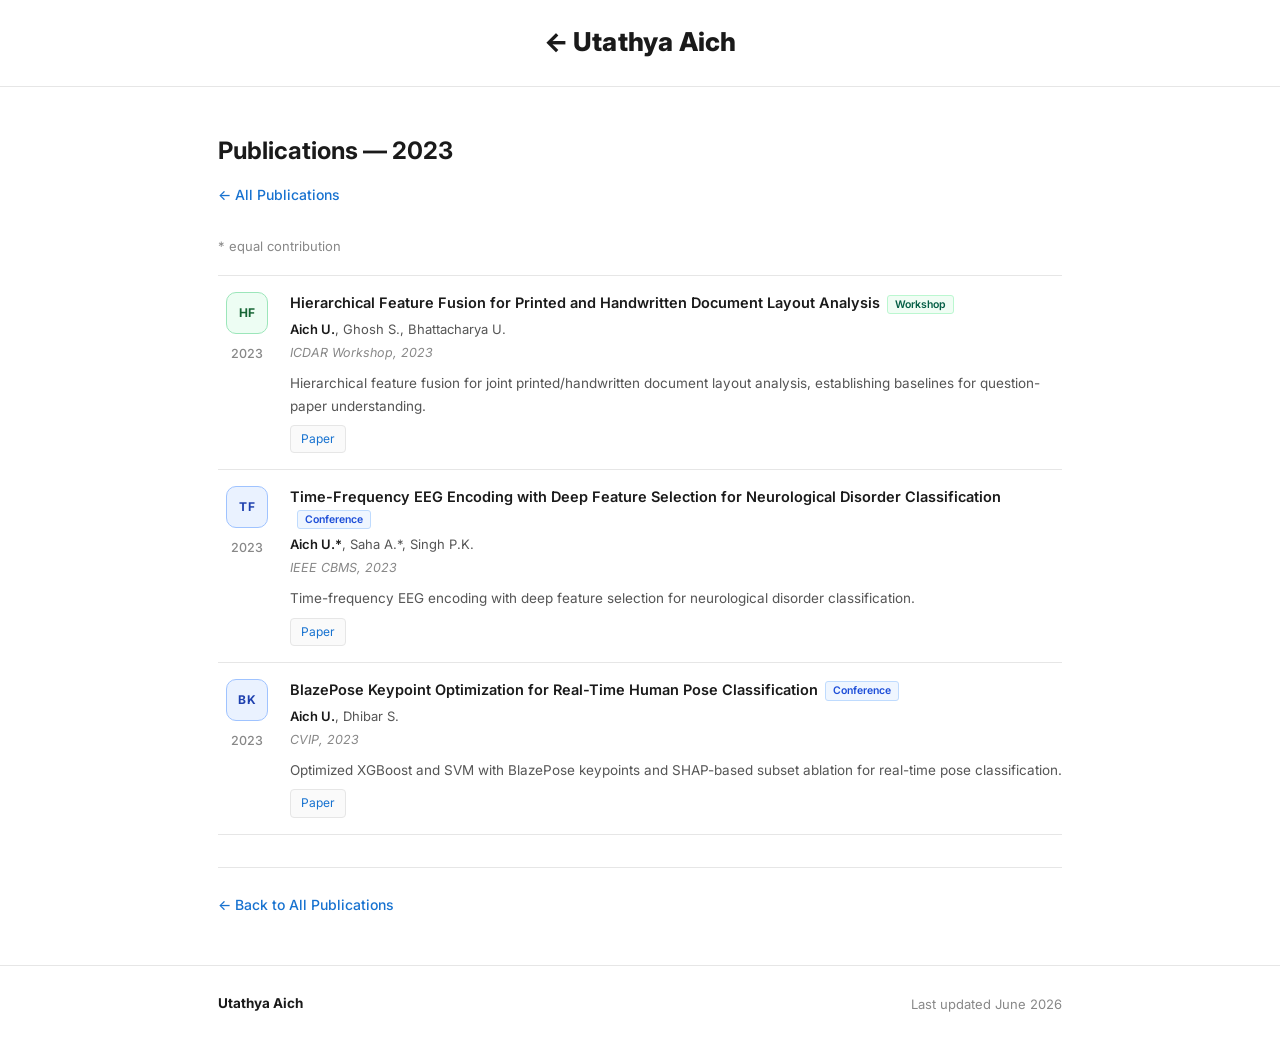
==== publications/2023.html @ 4eafd907 "Add files via upload" ====
<!DOCTYPE html>
<html lang="en">
<head>
  <meta charset="UTF-8">
  <meta name="viewport" content="width=device-width, initial-scale=1">
  <title>Publications &mdash; 2023 | Utathya Aich</title>
  <meta name="description" content="Utathya Aich publications from 2023.">
  <link rel="icon" href="../images/icon.jpg">
  <link rel="preconnect" href="https://fonts.googleapis.com">
  <link href="https://fonts.googleapis.com/css2?family=Inter:wght@400;500;600;700&display=swap" rel="stylesheet">
  <link rel="stylesheet" href="../css/styles.css">
</head>
<body>

<nav aria-label="Site navigation">
  <div class="nav-inner">
    <a class="nav-brand" href="../index.html">&larr; Utathya Aich</a>
  </div>
</nav>

<div class="container">

  <div class="year-page-header">
    <h1 class="year-page-title" id="year-page-heading">Publications &mdash; 2023</h1>
    <a class="year-page-back" href="../index.html#pubs-by-year">&larr; All Publications</a>
  </div>

  <p class="pub-note">* equal contribution</p>

  <!-- Populated dynamically by js/year-page.js -->
  <div class="pub-list" id="year-pub-list" data-year="2023"></div>

  <hr class="year-page-divider">
  <p style="padding: 24px 0 48px;">
    <a class="year-page-back" href="../index.html#pubs-by-year">&larr; Back to All Publications</a>
  </p>

</div>

<footer>
  <div class="container">
    <div class="footer-inner">
      <div class="footer-left"><strong>Utathya Aich</strong></div>
      <div class="footer-right">Last updated June 2026</div>
    </div>
  </div>
</footer>

<script src="../data/publications.js"></script>
<script src="../js/year-page.js"></script>
</body>
</html>
---- css/styles.css ----
/* ═══════════════════════════════════════════════════════════════════════
   styles.css — Utathya Aich Academic Portfolio
   Minimal, Jon Barron-inspired single-column layout.
   No external UI frameworks. Works on all modern browsers.
   ═══════════════════════════════════════════════════════════════════════ */

/* ── Reset ──────────────────────────────────────────────────────────── */
*, *::before, *::after { box-sizing: border-box; margin: 0; padding: 0; }

/* ── Custom properties ──────────────────────────────────────────────── */
:root {
  --blue:       #1772d0;
  --blue-dark:  #0e5aaa;
  --text:       #1a1a1a;
  --muted:      #555;
  --light:      #888;
  --border:     #e6e6e6;
  --bg:         #ffffff;
  --chip-bg:    #eef3fd;
  --chip-bdr:   #c5d5f5;
  --chip-text:  #1d4ed8;
  --max-w:      900px;
  --nav-h:      86px;
}

/* ── Base ───────────────────────────────────────────────────────────── */
html { scroll-behavior: smooth; }

body {
  font-family: 'Inter', -apple-system, BlinkMacSystemFont, 'Segoe UI',
               Helvetica, Arial, sans-serif;
  font-size:   15px;
  line-height: 1.7;
  color:       var(--text);
  background:  var(--bg);
}

a                { color: var(--blue); text-decoration: none; }
a:hover          { text-decoration: underline; color: var(--blue-dark); }
img              { max-width: 100%; display: block; }
ul               { list-style: none; }

/* ── Layout ─────────────────────────────────────────────────────────── */
.container {
  max-width: var(--max-w);
  margin:    0 auto;
  padding:   0 28px;
}

/* ── Navigation ─────────────────────────────────────────────────────── */
nav {
  position:        sticky;
  top:             0;
  z-index:         100;
  background:      rgba(255, 255, 255, 0.96);
  backdrop-filter: blur(8px);
  -webkit-backdrop-filter: blur(8px);
  border-bottom:   1px solid var(--border);
}

.nav-inner {
  max-width:       var(--max-w);
  margin:          0 auto;
  padding:         8px 28px 10px;
  min-height:      var(--nav-h);
  display:         flex;
  flex-direction:  column;
  align-items:     center;
  justify-content: center;
  gap:             8px;
}

.nav-brand {
  font-weight: 800;
  font-size:   26px;
  letter-spacing: 0.2px;
  line-height: 1;
  color:       var(--text);
}

.nav-brand:hover { text-decoration: none; color: var(--blue); }

.nav-links {
  display:    flex;
  gap:        8px;
  flex-wrap:  wrap;
  justify-content: center;
  list-style: none;
}

.nav-links a {
  font-size:      12px;
  font-weight:    600;
  color:          #556070;
  padding:        3px 10px;
  border:         1px solid #e3e8ef;
  border-radius:  999px;
  background:     #f7f9fc;
  text-decoration: none;
}

.nav-links a:hover {
  color:           var(--blue);
  border-color:    #b7cff2;
  background:      #eef4ff;
  text-decoration: none;
}

/* ── Sections ───────────────────────────────────────────────────────── */
section {
  padding:    52px 0;
  border-top: 1px solid var(--border);
}

#hero { border-top: none; padding-top: 60px; }

.section-title {
  font-size:     21px;
  font-weight:   700;
  color:         var(--text);
  margin-bottom: 26px;
}

/* ── Hero ───────────────────────────────────────────────────────────── */
.hero-layout {
  display:     flex;
  gap:         48px;
  align-items: flex-start;
}

.hero-photo img {
  width:         170px;
  height:        170px;
  border-radius: 50%;
  object-fit:    cover;
  flex-shrink:   0;
  border:        2px solid var(--border);
}

.hero-name {
  font-size:     30px;
  font-weight:   700;
  line-height:   1.2;
  margin-bottom: 8px;
}

.hero-title {
  font-size:     14.5px;
  color:         var(--muted);
  margin-bottom: 18px;
  line-height:   1.5;
}

.hero-bio {
  font-size:     15px;
  line-height:   1.8;
  color:         var(--text);
  margin-bottom: 24px;
  max-width:     540px;
}

.hero-bio strong { font-weight: 600; }

.hero-highlights {
  max-width:     560px;
  margin-bottom: 18px;
}

.hero-highlight {
  max-width:     560px;
  margin-bottom: 10px;
  padding:       11px 14px;
  border-radius: 12px;
  border:        1px solid;
  border-left:   4px solid;
  font-size:     13.8px;
  line-height:   1.55;
}

.hero-highlight:last-child {
  margin-bottom: 0;
}

.hero-highlight-phd {
  border-color: #bfddff;
  border-left-color: #1772d0;
  background: linear-gradient(95deg, #e9f4ff 0%, #f4f9ff 56%, #ffffff 100%);
  box-shadow: 0 6px 18px rgba(23, 114, 208, 0.08);
  color: #12385f;
}

.hero-highlight-collab {
  border-color: #bde9d1;
  border-left-color: #0e8a4a;
  background: linear-gradient(95deg, #ecfff4 0%, #f6fff9 56%, #ffffff 100%);
  box-shadow: 0 6px 18px rgba(14, 138, 74, 0.08);
  color: #11482d;
}

.hero-highlight-phd strong {
  font-weight: 700;
  color: #0b4f93;
}

.hero-highlight-collab strong {
  font-weight: 700;
  color: #0f6e3d;
}

/* ── Hero link buttons ──────────────────────────────────────────────── */
.hero-links {
  display:   flex;
  flex-wrap: wrap;
  gap:       8px;
}

.hero-link {
  display:         inline-block;
  padding:         5px 15px;
  border:          1px solid #ccc;
  border-radius:   20px;
  font-size:       13.5px;
  font-weight:     500;
  color:           var(--muted);
  background:      #fafafa;
  transition:      border-color 0.15s, color 0.15s, background 0.15s;
  text-decoration: none;
}

.hero-link:hover {
  border-color:    var(--blue);
  color:           var(--blue);
  background:      var(--chip-bg);
  text-decoration: none;
}

/* ── Current Work ───────────────────────────────────────────────────── */
.work-grid {
  display:               grid;
  grid-template-columns: 1fr 1fr;
  gap:                   14px;
}

.work-card {
  border:        1px solid var(--border);
  border-left:   3px solid var(--blue);
  border-radius: 6px;
  padding:       18px 20px;
}

.work-card-header {
  display:         flex;
  align-items:     flex-start;
  justify-content: space-between;
  gap:             10px;
  margin-bottom:   8px;
}

.work-card-title {
  font-size:   14.5px;
  font-weight: 600;
  color:       var(--text);
  line-height: 1.4;
}

.work-card-desc {
  font-size:   13.5px;
  color:       var(--muted);
  line-height: 1.65;
}

/* Status badges */
.status-badge {
  flex-shrink:    0;
  font-size:      10.5px;
  font-weight:    700;
  padding:        2px 9px;
  border-radius:  20px;
  white-space:    nowrap;
  text-transform: uppercase;
  letter-spacing: 0.3px;
}

.badge-ongoing  { background: #dbeafe; color: #1d4ed8; }
.badge-review   { background: #fef3c7; color: #92400e; }
.badge-accepted { background: #dcfce7; color: #166534; }
.badge-released { background: #ede9fe; color: #5b21b6; }

/* ── Research Statement ─────────────────────────────────────────────── */
.statement-block {
  max-width: 700px;
  display: flex;
  flex-direction: column;
  gap: 16px;
}

.statement-block p {
  font-size: 15px;
  line-height: 1.85;
  color: var(--text);
}

.statement-block strong {
  font-weight: 650;
  color: #0f3060;
}

/* ── Research Interests ─────────────────────────────────────────────── */
.interests-wrap {
  display:   flex;
  flex-wrap: wrap;
  gap:       9px;
}

.interest-chip {
  padding:       6px 16px;
  background:    var(--chip-bg);
  border:        1px solid var(--chip-bdr);
  border-radius: 20px;
  font-size:     13.5px;
  font-weight:   500;
  color:         var(--chip-text);
}

/* ── Publication list ───────────────────────────────────────────────── */
.pub-list { display: flex; flex-direction: column; }

.pub-item {
  display:               grid;
  grid-template-columns: 58px 1fr;
  gap:                   0 14px;
  padding:               16px 0;
  border-bottom:         1px solid var(--border);
}

.pub-item:first-child { border-top: 1px solid var(--border); }

.pub-side {
  display: flex;
  flex-direction: column;
  align-items: center;
  gap: 6px;
}

.paper-tile {
  width: 42px;
  height: 42px;
  border-radius: 10px;
  border: 1px solid;
  display: inline-flex;
  align-items: center;
  justify-content: center;
  font-size: 12px;
  font-weight: 700;
  letter-spacing: 0.5px;
  line-height: 1;
  user-select: none;
}

.tile-conference { background: #eaf2ff; border-color: #9fc3ff; color: #1e40af; }
.tile-workshop   { background: #edfdf3; border-color: #9ce6ba; color: #166534; }
.tile-journal    { background: #fff8e6; border-color: #f5cf84; color: #92400e; }
.tile-challenge  { background: #fff0ef; border-color: #f9b5b2; color: #991b1b; }
.tile-preprint   { background: #f3f4f6; border-color: #d1d5db; color: #4b5563; }

.pub-year-label {
  font-size:   12.5px;
  color:       var(--light);
  font-weight: 500;
  padding-top: 3px;
}

.pub-title {
  font-size:     14.5px;
  font-weight:   600;
  color:         var(--text);
  line-height:   1.45;
  margin-bottom: 4px;
}

.pub-authors {
  font-size:     13px;
  color:         var(--muted);
  margin-bottom: 2px;
}

.pub-authors strong { color: var(--text); font-weight: 600; }

.pub-venue {
  font-size: 12.5px;
  color:     var(--light);
  font-style: italic;
}

/* ── Per-paper link buttons ─────────────────────────────────────────── */
.pub-links {
  display:    flex;
  flex-wrap:  wrap;
  gap:        6px;
  margin-top: 8px;
}

.pub-link-btn {
  font-size:       12px;
  padding:         3px 10px;
  border:          1px solid var(--border);
  border-radius:   4px;
  color:           var(--blue);
  background:      #fafafa;
  text-decoration: none;
  transition:      border-color 0.12s, background 0.12s;
}

.pub-link-btn:hover {
  border-color:    var(--blue);
  background:      var(--chip-bg);
  text-decoration: none;
}

/* ── Paper type tags ────────────────────────────────────────────────── */
.pub-type-tag {
  display:        inline-block;
  font-size:      10.5px;
  font-weight:    600;
  padding:        1px 7px;
  border-radius:  3px;
  margin-left:    7px;
  vertical-align: middle;
  border:         1px solid;
}

.tag-conference { border-color: #bfdbfe; color: #1d4ed8; background: #eff6ff; }
.tag-workshop   { border-color: #bbf7d0; color: #065f46; background: #f0fdf4; }
.tag-journal    { border-color: #fde68a; color: #92400e; background: #fffbeb; }
.tag-challenge  { border-color: #fecaca; color: #991b1b; background: #fef2f2; }
.tag-preprint   { border-color: #d1d5db; color: #6b7280; background: #f9fafb; }

/* ── News feed (featured publications displayed as news items) ──────── */
.news-scroll {
  max-height:     420px;
  overflow-y:     auto;
  border:         1px solid var(--border);
  border-radius:  8px;
  /* thin custom scrollbar */
  scrollbar-width: thin;
  scrollbar-color: #d1d5db transparent;
}

.news-scroll::-webkit-scrollbar        { width: 5px; }
.news-scroll::-webkit-scrollbar-track  { background: transparent; }
.news-scroll::-webkit-scrollbar-thumb  { background: #d1d5db; border-radius: 3px; }
.news-scroll::-webkit-scrollbar-thumb:hover { background: #b0b7c3; }

.news-item {
  display:               grid;
  grid-template-columns: 76px 1fr;
  gap:                   0 14px;
  padding:               14px 18px;
  border-bottom:         1px solid var(--border);
  transition:            background 0.12s;
}

.news-item:last-child  { border-bottom: none; }
.news-item:hover       { background: #fafbff; }

.news-meta {
  display:        flex;
  flex-direction: column;
  align-items:    flex-start;
  gap:            5px;
  padding-top:    2px;
}

.news-meta .paper-tile {
  margin-bottom: 2px;
}

.news-item.top-highlight-1 {
  background:  #eef6ff;
  border-left: 4px solid #1d4ed8;
}

.news-item.top-highlight-2 {
  background:  #f0fdf4;
  border-left: 4px solid #15803d;
}

.news-item.top-highlight-3 {
  background:  #fff7e8;
  border-left: 4px solid #b45309;
}

.news-year {
  font-size:   12px;
  font-weight: 700;
  color:       var(--light);
  white-space: nowrap;
}

.news-title {
  font-size:     14px;
  font-weight:   600;
  color:         var(--text);
  line-height:   1.45;
  margin-bottom: 4px;
}

.news-authors {
  font-size:     12.5px;
  color:         var(--muted);
  margin-bottom: 2px;
}

.news-authors strong { color: var(--text); font-weight: 600; }

.news-venue {
  font-size:  12px;
  color:      var(--light);
  font-style: italic;
}

/* ── Show More button ───────────────────────────────────────────────── */
.show-more-wrap { margin-top: 20px; text-align: center; }

.btn-show-more {
  padding:       8px 26px;
  border:        1px solid #ccc;
  border-radius: 20px;
  background:    transparent;
  font-family:   inherit;
  font-size:     14px;
  font-weight:   500;
  color:         var(--blue);
  cursor:        pointer;
  transition:    border-color 0.15s;
}

.btn-show-more:hover { border-color: var(--blue); }

/* ── Year tabs ──────────────────────────────────────────────────────── */
.year-tabs {
  display:                   flex;
  border-bottom:             2px solid var(--border);
  margin-bottom:             24px;
  overflow-x:                auto;
  -webkit-overflow-scrolling: touch;
  scrollbar-width:           none;
}

.year-tabs::-webkit-scrollbar { display: none; }

.year-tab-btn {
  padding:       10px 22px;
  border:        none;
  border-bottom: 2px solid transparent;
  margin-bottom: -2px;
  background:    transparent;
  font-family:   inherit;
  font-size:     15px;
  font-weight:   600;
  color:         var(--muted);
  cursor:        pointer;
  white-space:   nowrap;
  transition:    color 0.12s, border-color 0.12s;
}

.year-tab-btn:hover { color: var(--blue); }

.year-tab-btn.active {
  color:              var(--blue);
  border-bottom-color: var(--blue);
}

.year-tab-pane        { display: none; }
.year-tab-pane.active { display: block; }

.view-all-wrap { padding: 18px 0 4px; text-align: center; }

.btn-view-all {
  font-size:   14px;
  font-weight: 500;
  color:       var(--blue);
}

/* ── Mentorship section ─────────────────────────────────────────────── */
.mentor-tabs {
  display: flex;
  gap: 8px;
  margin-bottom: 14px;
}

.mentor-tab-btn {
  padding: 6px 14px;
  border: 1px solid #c7d8ee;
  border-radius: 999px;
  background: #f7fbff;
  color: #21507f;
  font-size: 13px;
  font-weight: 600;
  cursor: pointer;
  transition: background 0.15s, border-color 0.15s, color 0.15s;
}

.mentor-tab-btn:hover {
  border-color: #93b7e3;
}

.mentor-tab-btn.active {
  background: #1d4f8f;
  border-color: #1d4f8f;
  color: #fff;
}

.mentor-tab-pane {
  display: none;
}

.mentor-tab-pane.active {
  display: block;
}

.mentor-col {
  display: grid;
  grid-template-columns: 1fr 1fr;
  gap: 12px;
}

.mentor-heading {
  font-size: 15px;
  font-weight: 700;
  color: #0f355f;
  margin-bottom: 2px;
}

.mentor-card {
  border: 1px solid #d9e4f3;
  border-left: 4px solid #3b82f6;
  border-radius: 10px;
  padding: 12px 14px;
  background: linear-gradient(100deg, #f4f9ff 0%, #ffffff 70%);
}

.mentor-name {
  font-size: 14.5px;
  font-weight: 700;
  color: var(--text);
  line-height: 1.35;
}

.mentor-affil {
  font-size: 12.5px;
  color: var(--light);
  margin-top: 1px;
}

.mentor-note,
.mentor-now {
  font-size: 13.5px;
  color: var(--muted);
  margin-top: 7px;
  line-height: 1.6;
}

.mentor-ref {
  font-size: 13px;
  color: #1e3a5f;
  margin-top: 8px;
}

.mentor-ref a {
  font-weight: 500;
}

/* ── Academic services ─────────────────────────────────────────────── */
.service-grid {
  display: grid;
  grid-template-columns: 1fr 1fr;
  gap: 12px;
}

.service-card {
  border: 1px solid #dbe7f7;
  border-left: 4px solid #2563eb;
  border-radius: 10px;
  padding: 13px 14px;
  background: linear-gradient(100deg, #f3f8ff 0%, #ffffff 70%);
}

.service-title {
  font-size: 14.5px;
  font-weight: 700;
  color: #133e72;
  line-height: 1.35;
}

.service-desc {
  margin-top: 6px;
  font-size: 13.5px;
  line-height: 1.6;
  color: var(--muted);
}

/* ── Awards ────────────────────────────────────────────────────────── */
.award-grid {
  display: grid;
  grid-template-columns: 1fr 1fr;
  gap: 12px;
}

.award-card {
  border: 1px solid #eadfbe;
  border-left: 4px solid #b7791f;
  border-radius: 10px;
  padding: 13px 14px;
  background: linear-gradient(100deg, #fff9ec 0%, #ffffff 70%);
}

.award-year {
  display: inline-block;
  padding: 1px 8px;
  border-radius: 999px;
  background: #f6e4bc;
  color: #734b12;
  font-size: 11px;
  font-weight: 700;
  letter-spacing: 0.25px;
  margin-bottom: 7px;
}

.award-title {
  font-size: 14.5px;
  font-weight: 700;
  color: #6f4610;
  line-height: 1.35;
}

.award-desc {
  margin-top: 6px;
  font-size: 13.5px;
  line-height: 1.6;
  color: var(--muted);
}

/* ── Hobbies ───────────────────────────────────────────────────────── */
.hobby-grid {
  display: grid;
  grid-template-columns: 1fr 1fr;
  gap: 12px;
}

.hobby-card {
  border: 1px solid #d8e6df;
  border-left: 4px solid #2f855a;
  border-radius: 10px;
  padding: 13px 14px;
  background: linear-gradient(100deg, #f2fbf6 0%, #ffffff 70%);
}

.hobby-title {
  font-size: 14.5px;
  font-weight: 700;
  color: #1f5f43;
  line-height: 1.35;
}

.hobby-desc {
  margin-top: 6px;
  font-size: 13.5px;
  line-height: 1.6;
  color: var(--muted);
}

/* ── Contact section ────────────────────────────────────────────────── */
.contact-block {
  font-size:   15px;
  line-height: 1.8;
  color:       var(--muted);
  max-width:   540px;
}

.contact-email {
  display:    inline-block;
  margin-top: 12px;
  font-size:  15px;
}

/* ── Footer ─────────────────────────────────────────────────────────── */
footer {
  border-top: 1px solid var(--border);
  padding:    26px 0 40px;
}

.footer-inner {
  display:         flex;
  align-items:     center;
  justify-content: space-between;
  flex-wrap:       wrap;
  gap:             10px;
}

.footer-left  { font-size: 13.5px; color: var(--muted); }
.footer-left strong { color: var(--text); }
.footer-right { font-size: 13px; color: var(--light); }

/* ── Year page specifics ────────────────────────────────────────────── */
.year-page-header { padding: 44px 0 28px; }

.year-page-title {
  font-size:     24px;
  font-weight:   700;
  margin-bottom: 10px;
}

.year-page-back { font-size: 14px; font-weight: 500; }

.year-page-divider {
  border:     none;
  border-top: 1px solid var(--border);
  margin:     32px 0 0;
}

/* ── Abstract text (year pages) ─────────────────────────────────────── */
.pub-abstract {
  font-size:   13.5px;
  color:       var(--muted);
  margin-top:  9px;
  line-height: 1.65;
}

/* ── Note text ──────────────────────────────────────────────────────── */
.pub-note {
  font-size: 13px;
  color:     var(--light);
  margin-bottom: 18px;
}

/* ── Responsive ─────────────────────────────────────────────────────── */
@media (max-width: 680px) {
  .container { padding: 0 18px; }

  .nav-inner {
    padding: 8px 16px 10px;
    gap: 7px;
  }

  .nav-brand {
    font-size: 22px;
  }

  .nav-links {
    gap: 6px;
  }

  .nav-links a {
    font-size: 11.5px;
    padding: 3px 9px;
  }

  .hero-layout {
    flex-direction: column;
    align-items:    center;
    text-align:     center;
    gap:            22px;
  }

  .hero-bio    { max-width: 100%; }
  .hero-highlights,
  .hero-highlight { text-align: center; }
  .hero-links  { justify-content: center; }

  .work-grid   { grid-template-columns: 1fr; }
  .mentor-tabs  { justify-content: center; }
  .mentor-col   { grid-template-columns: 1fr; }
  .service-grid { grid-template-columns: 1fr; }
  .award-grid   { grid-template-columns: 1fr; }
  .hobby-grid   { grid-template-columns: 1fr; }

  /* news items: collapse meta column on small screens */
  .news-item { grid-template-columns: 72px 1fr; }
  .news-scroll { max-height: 360px; }

  .year-tab-btn { padding: 10px 14px; font-size: 14px; }

  .footer-inner { flex-direction: column; align-items: flex-start; gap: 6px; }
}

@media (max-width: 440px) {
  .container    { padding: 0 14px; }
  section       { padding: 38px 0; }
  #hero         { padding-top: 40px; }
  .hero-photo img { width: 130px; height: 130px; }
  .hero-name    { font-size: 24px; }
  .section-title { font-size: 19px; }
  .nav-brand    { font-size: 20px; }
  .nav-links    { gap: 5px; }
  .nav-links a  { font-size: 11px; padding: 2px 8px; }
  .pub-item     { grid-template-columns: 52px 1fr; }
  .paper-tile   { width: 36px; height: 36px; font-size: 11px; }
}
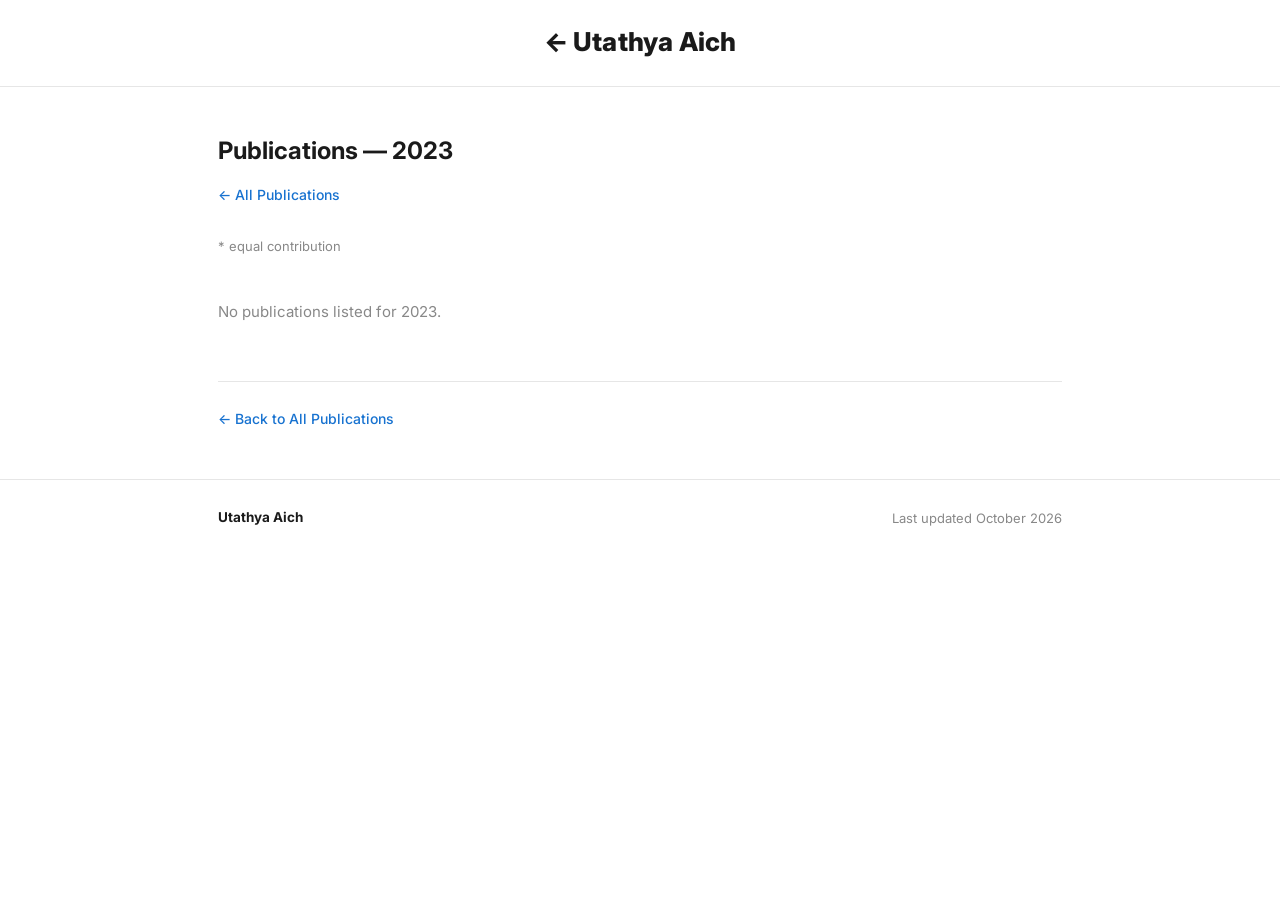
==== commit 537d12c0: "Update index.html Co-Authored-By: Claude Sonnet 5 <noreply@anthropic.com>" ====
--- a/publications/2023.html
+++ b/publications/2023.html
@@ -41,7 +41,7 @@
   <div class="container">
     <div class="footer-inner">
       <div class="footer-left"><strong>Utathya Aich</strong></div>
-      <div class="footer-right">Last updated June 2026</div>
+      <div class="footer-right">Last updated October 2026</div>
     </div>
   </div>
 </footer>
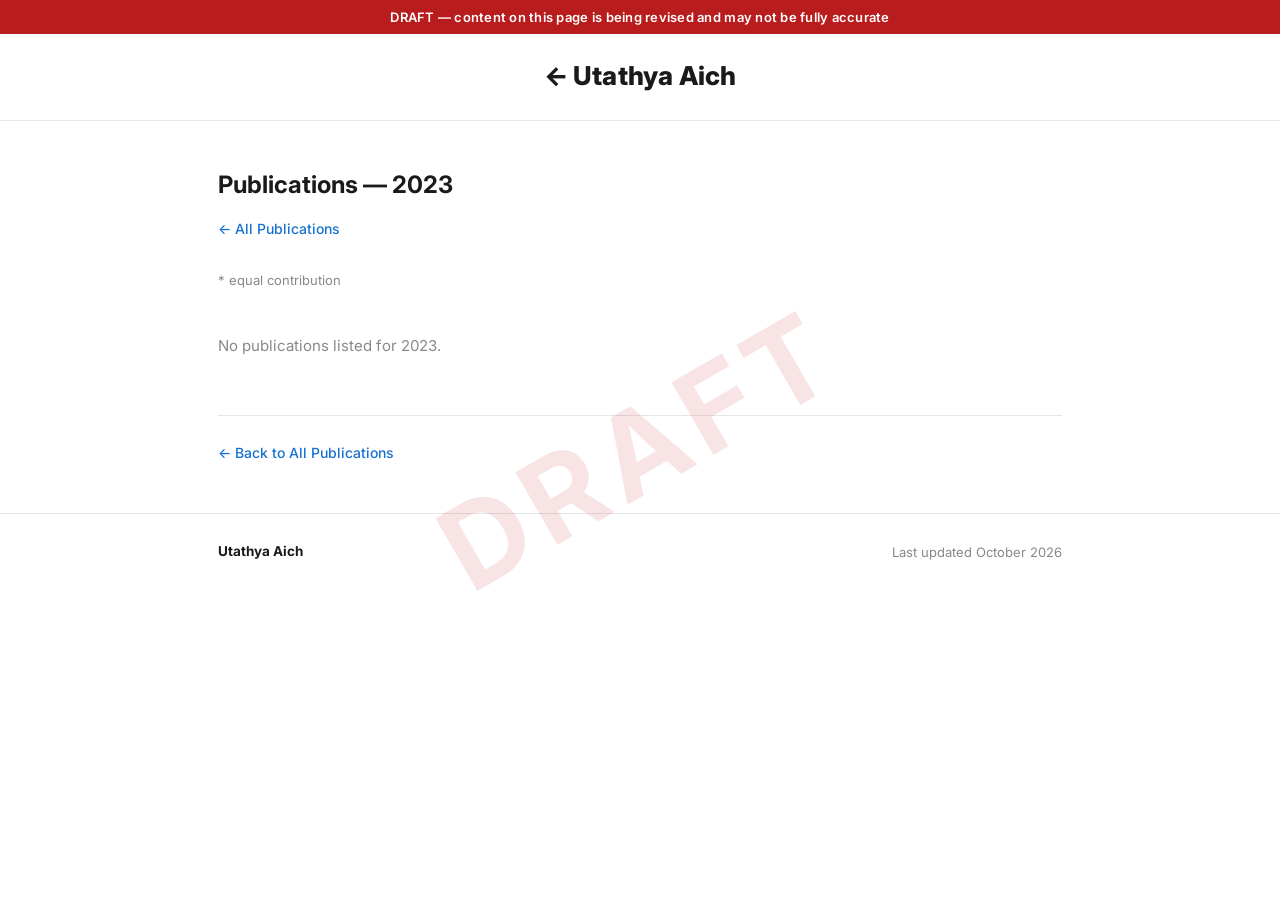
==== commit 31739f9b: "Update site" ====
--- a/publications/2023.html
+++ b/publications/2023.html
@@ -11,6 +11,9 @@
   <link rel="stylesheet" href="../css/styles.css">
 </head>
 <body>
+
+<div class="draft-banner">DRAFT &mdash; content on this page is being revised and may not be fully accurate</div>
+<div class="draft-watermark" aria-hidden="true"><span>DRAFT</span></div>
 
 <nav aria-label="Site navigation">
   <div class="nav-inner">
--- a/css/styles.css
+++ b/css/styles.css
@@ -23,6 +23,39 @@
   --nav-h:      86px;
 }
 
+/* ── Draft watermark ───────────────────────────────────────────────── */
+.draft-watermark {
+  position: fixed;
+  inset: 0;
+  z-index: 9999;
+  pointer-events: none;
+  overflow: hidden;
+}
+.draft-watermark span {
+  position: absolute;
+  top: 50%;
+  left: 50%;
+  transform: translate(-50%, -50%) rotate(-30deg);
+  font-size: 9vw;
+  font-weight: 700;
+  letter-spacing: 0.1em;
+  color: rgba(200, 30, 30, 0.12);
+  white-space: nowrap;
+  user-select: none;
+}
+.draft-banner {
+  position: sticky;
+  top: 0;
+  z-index: 10000;
+  background: #b91c1c;
+  color: #fff;
+  text-align: center;
+  font-size: 13px;
+  font-weight: 600;
+  padding: 6px 12px;
+  letter-spacing: 0.02em;
+}
+
 /* ── Base ───────────────────────────────────────────────────────────── */
 html { scroll-behavior: smooth; }
 
